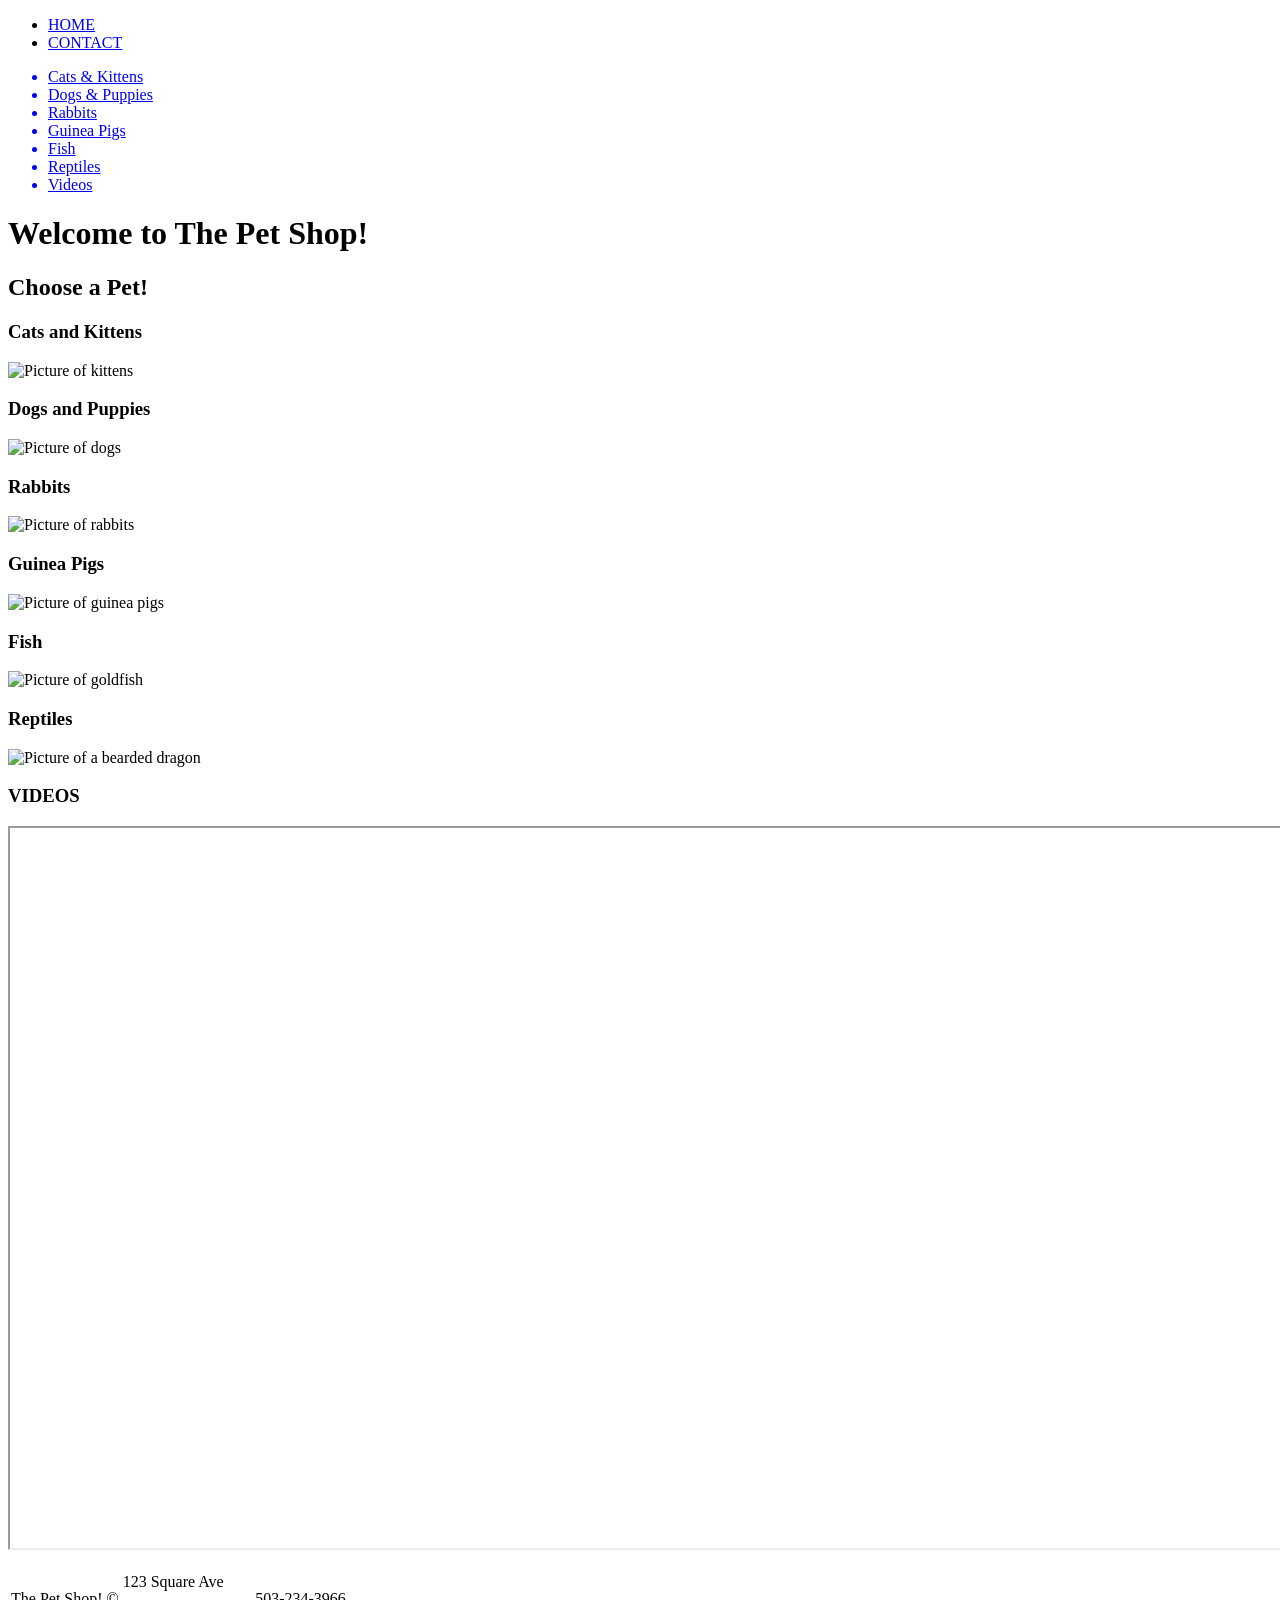
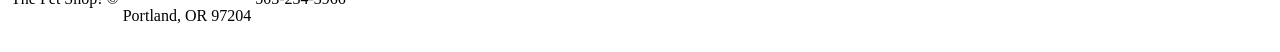
==== index.html @ 2c0ae1af "Add files via upload" ====
<!DOCTYPE html>
<html>
    <head>
        <title>The Pet Shop</title>
        <meta charset="UTF-8">
    </head>
    <body>
        <!--NAVBAR-->
        <nav>
            <ul>
                <li><a href="index.html">HOME</a></li>
                <li><a href="contact.html">CONTACT</a></li>
            </ul>
            <ul>
                <a href="#cat"><li>Cats & Kittens</li></a>
                <a href="#dog"><li>Dogs & Puppies</li></a>
                <a href="#rabbit"><li>Rabbits</li></a>
                <a href="#guineapig"><li>Guinea Pigs</li></a>
                <a href="#fish"><li>Fish</li></a>
                <a href="#reptile"><li>Reptiles</li></a>
                <a href="#video"><li>Videos</li></a>
            </ul>
        </nav>
        <!--HEADER--> 
        <header>
            <div>
                <h1>Welcome to The Pet Shop!</h1>
            </div>
        </header> 
        <!--PET IMAGES-->
        <section>
            <div>
                <h2>Choose a Pet!</h2>
                <div>
                    <!--CAT IMAGE-->
                    <div id="cat">
                        <h3>Cats and Kittens</h3>
                        <img src="images/cat.png" alt="Picture of kittens">
                    </div>
                    <!--DOG IMAGE-->
                    <div id="dog">
                        <h3>Dogs and Puppies</h3>
                        <img src="images/dog.png" alt="Picture of dogs">
                    </div>
                    <!--RABBIT IMAGE-->
                    <div id="rabbit">
                        <h3>Rabbits</h3>
                        <img src="images/rabbits.png" alt="Picture of rabbits">
                    </div>
                    <!--GUINEA PIG IMAGE-->
                    <div id ="guineapig"> 
                        <h3>Guinea Pigs</h3>
                        <img src="images/guineapigs.png" alt="Picture of guinea pigs">
                    </div>
                    <!--FISH IMAGE-->
                    <div id="fish">
                        <h3>Fish</h3>
                        <img src="images/fish.png" alt="Picture of goldfish">
                    </div>
                    <!--REPTILE IMAGE-->
                    <div id="reptile">
                        <h3>Reptiles</h3>
                        <img src="images/beardedDragon.png" alt="Picture of a bearded dragon">
                    </div>
                </div>
            </div>
        </section>
        <!--VIDEOS-->
        <section>
            <!--DOG VIDEO-->
            <div id="video">
                <h3>VIDEOS</h3>
                <iframe width="1280" height="720>" src="https://www.youtube.com/embed?/ng58pNPDDW4"></iframe>
            </div>
        </section>
        <!--FOOTER--> 
        <footer>
            <table>
                <tr>
                    <td>
                        <p>The Pet Shop! &copy;</p>
                    </td>
                    <td>
                        <p>123 Square Ave</p>
                        <p>Portland, OR 97204</p>
                    </td>
                    <td>
                        <p>503-234-3966</p>
                    </td>
                </tr>
            </table>
        </footer>
    </body>
</html>
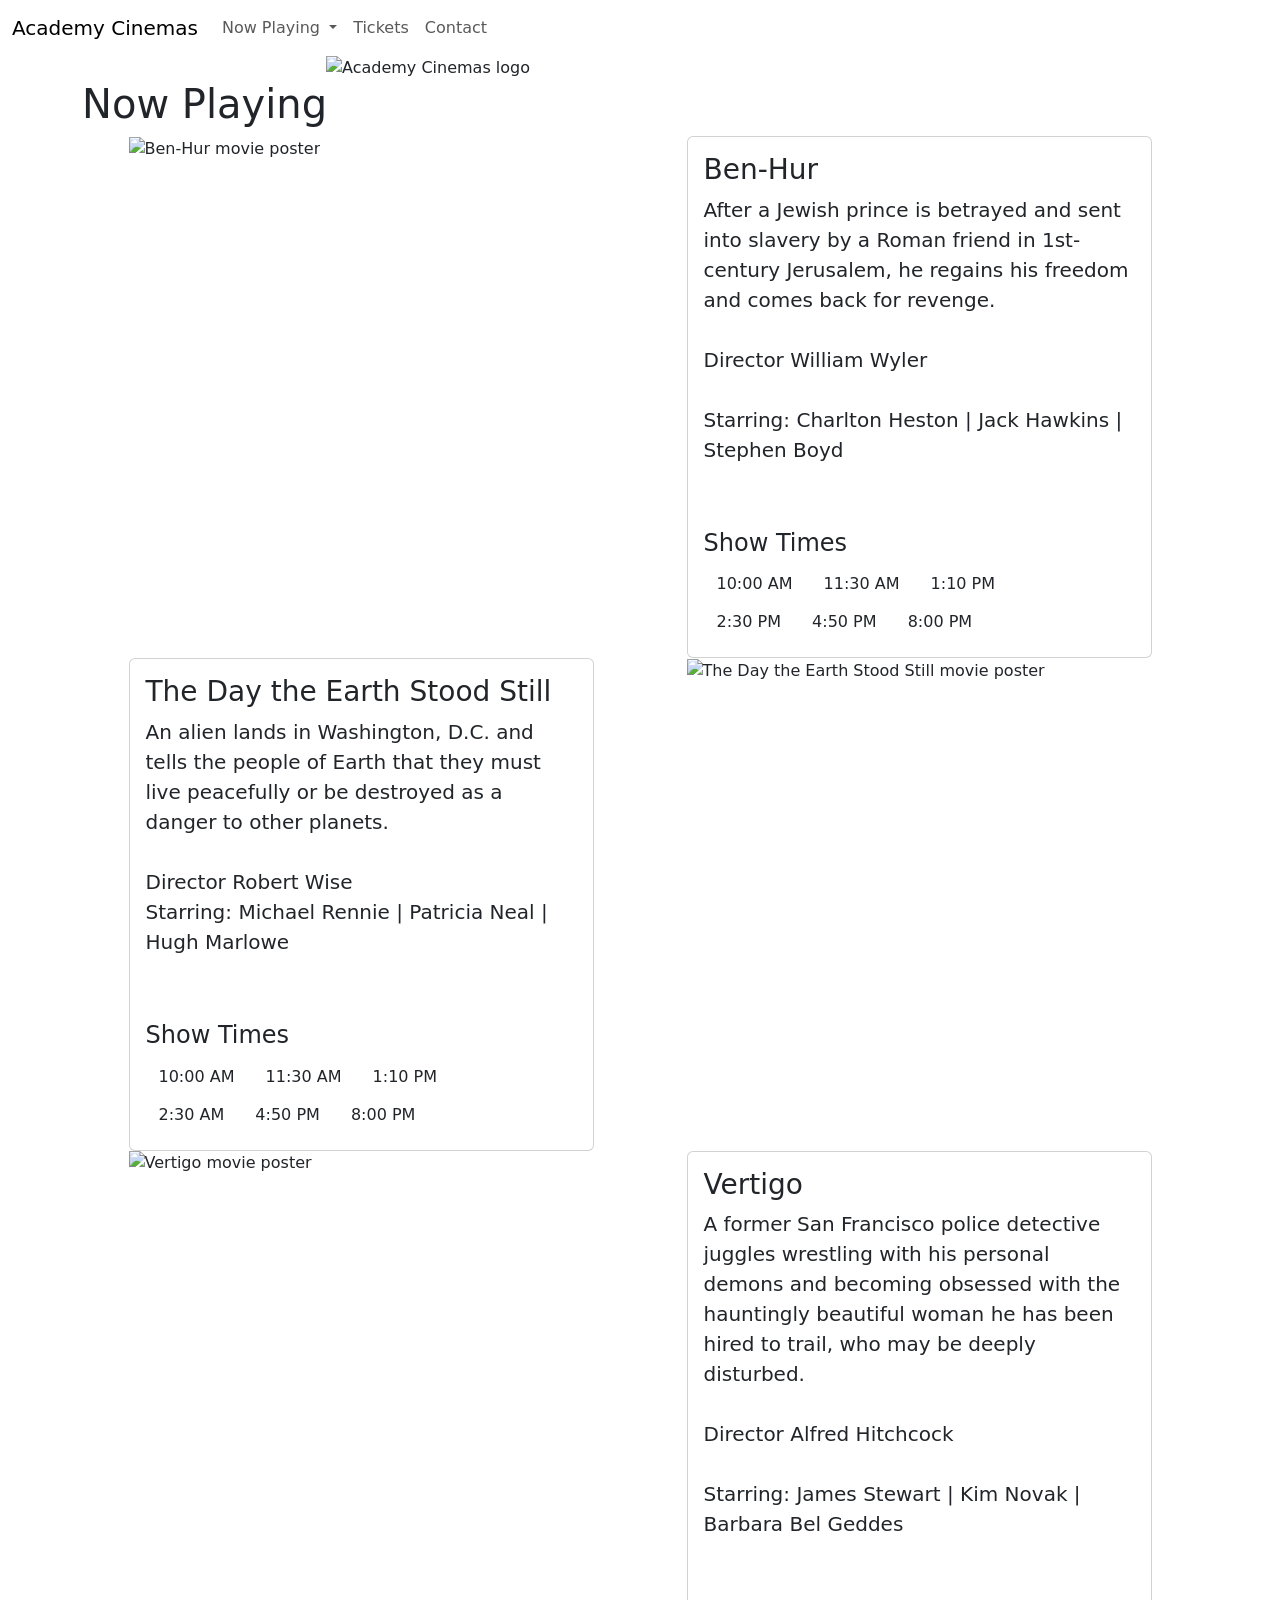
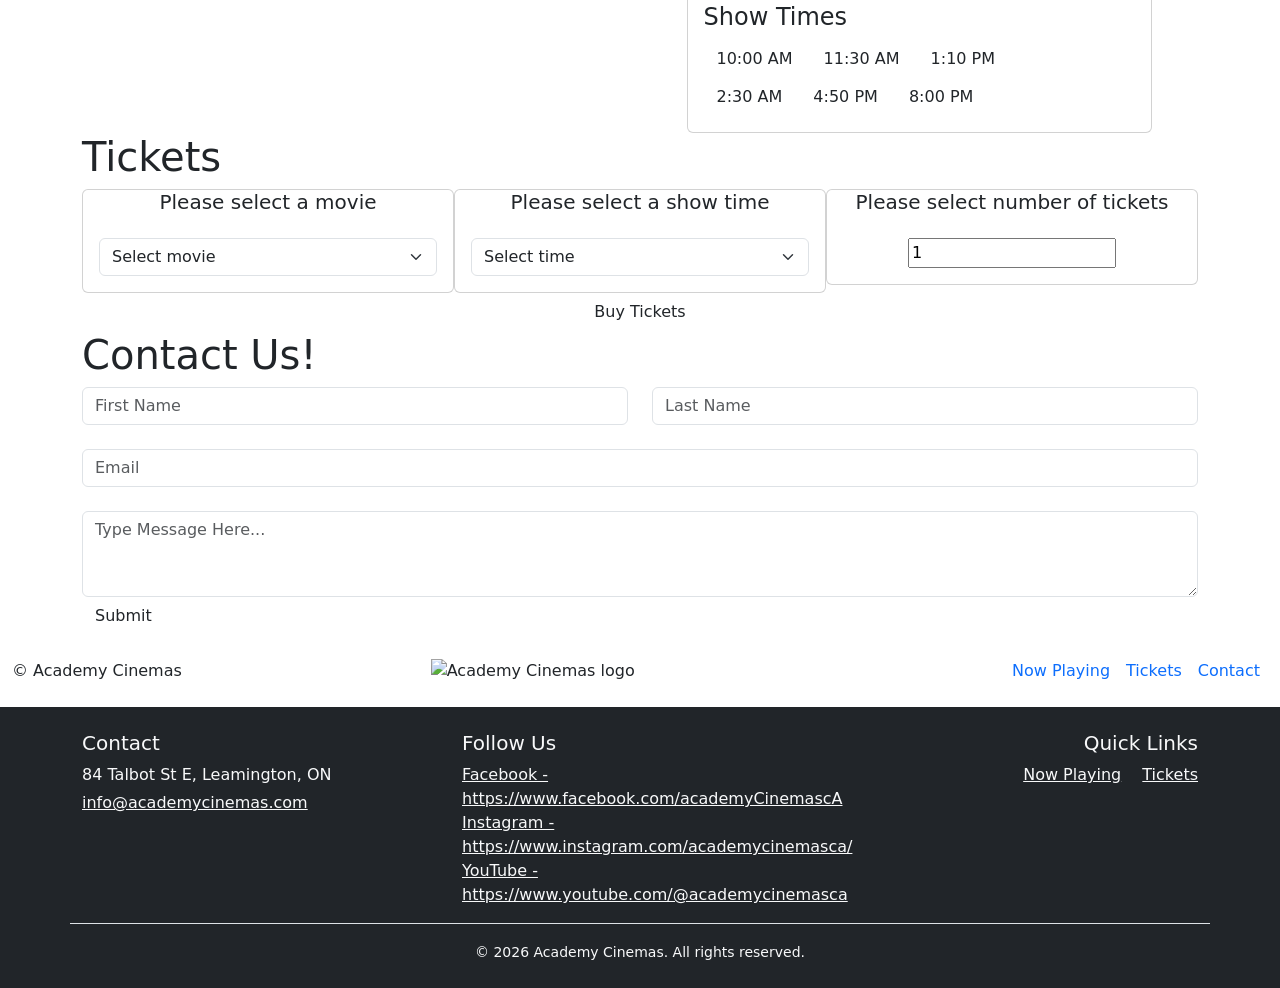
==== commit 78123a14: "Add files via upload Academy Cinemas" ====
--- a/index.html
+++ b/index.html
@@ -1,94 +1,302 @@
-<!DOCTYPE html>
-<html>
-    <head>
-        <title>The Pet Shop</title>
-        <meta charset="UTF-8">
-    </head>
-    <body>
-        <!--NAVBAR-->
-        <nav>
-            <ul>
-                <li><a href="index.html">HOME</a></li>
-                <li><a href="contact.html">CONTACT</a></li>
+<!doctype html>
+<html lang="en">
+
+<head>
+  <meta charset="utf-8">
+  <meta name="viewport" content="width=device-width, initial-scale=1">
+  <title>Academy Cinemas</title>
+  <!--BOOTSTRAP CSS-->
+  <link href="https://cdn.jsdelivr.net/npm/bootstrap@5.3.8/dist/css/bootstrap.min.css" rel="stylesheet"
+    integrity="sha384-sRIl4kxILFvY47J16cr9ZwB07vP4J8+LH7qKQnuqkuIAvNWLzeN8tE5YBujZqJLB" crossorigin="anonymous">
+  <!--CUSTOM CSS listed last to override Bootstrap CSS
+    based on levels of specificity-->
+  <link href="css/custom.css" rel="stylesheet">
+  <!--CUSTOM CSS for multiple screen sizes-->
+  <link href="css/custom-css-media.css" rel="stylesheet">
+</head>
+
+<body>
+  <!--BOOTSTRAP JAVASCRIPT-->
+  <script src="https://cdn.jsdelivr.net/npm/bootstrap@5.3.8/dist/js/bootstrap.bundle.min.js"
+    integrity="sha384-FKyoEForCGlyvwx9Hj09JcYn3nv7wiPVlz7YYwJrWVcXK/BmnVDxM+D2scQbITxI"
+    crossorigin="anonymous"></script>
+  <!--NAVBAR-->
+  <nav class="navbar navbar-expand-lg sticky-top">
+    <div class="container-fluid">
+      <a class="navbar-brand" href="#">Academy Cinemas</a>
+      <button class="navbar-toggler" type="button" data-bs-toggle="collapse" data-bs-target="#navbarNavDropdown"
+        aria-controls="navbarNavDropdown" aria-expanded="false" aria-label="Toggle navigation">
+        <span class="navbar-toggler-icon"></span>
+      </button>
+      <div class="collapse navbar-collapse" id="navbarNavDropdown">
+        <ul class="navbar-nav">
+          <li class="nav-item dropdown">
+            <a class="nav-link dropdown-toggle" href="#" role="button" data-bs-toggle="dropdown" aria-expanded="false">
+              Now Playing
+            </a>
+            <ul class="dropdown-menu">
+              <li><a class="dropdown-item" href="#ben-hur">Ben Hur</a></li>
+              <li><a class="dropdown-item" href="#stood-still">The Day the Earth Stood Still</a></li>
+              <li><a class="dropdown-item" href="#vertigo">Vertigo</a></li>
             </ul>
-            <ul>
-                <a href="#cat"><li>Cats & Kittens</li></a>
-                <a href="#dog"><li>Dogs & Puppies</li></a>
-                <a href="#rabbit"><li>Rabbits</li></a>
-                <a href="#guineapig"><li>Guinea Pigs</li></a>
-                <a href="#fish"><li>Fish</li></a>
-                <a href="#reptile"><li>Reptiles</li></a>
-                <a href="#video"><li>Videos</li></a>
-            </ul>
-        </nav>
-        <!--HEADER--> 
-        <header>
-            <div>
-                <h1>Welcome to The Pet Shop!</h1>
-            </div>
-        </header> 
-        <!--PET IMAGES-->
-        <section>
-            <div>
-                <h2>Choose a Pet!</h2>
-                <div>
-                    <!--CAT IMAGE-->
-                    <div id="cat">
-                        <h3>Cats and Kittens</h3>
-                        <img src="images/cat.png" alt="Picture of kittens">
-                    </div>
-                    <!--DOG IMAGE-->
-                    <div id="dog">
-                        <h3>Dogs and Puppies</h3>
-                        <img src="images/dog.png" alt="Picture of dogs">
-                    </div>
-                    <!--RABBIT IMAGE-->
-                    <div id="rabbit">
-                        <h3>Rabbits</h3>
-                        <img src="images/rabbits.png" alt="Picture of rabbits">
-                    </div>
-                    <!--GUINEA PIG IMAGE-->
-                    <div id ="guineapig"> 
-                        <h3>Guinea Pigs</h3>
-                        <img src="images/guineapigs.png" alt="Picture of guinea pigs">
-                    </div>
-                    <!--FISH IMAGE-->
-                    <div id="fish">
-                        <h3>Fish</h3>
-                        <img src="images/fish.png" alt="Picture of goldfish">
-                    </div>
-                    <!--REPTILE IMAGE-->
-                    <div id="reptile">
-                        <h3>Reptiles</h3>
-                        <img src="images/beardedDragon.png" alt="Picture of a bearded dragon">
-                    </div>
-                </div>
-            </div>
-        </section>
-        <!--VIDEOS-->
-        <section>
-            <!--DOG VIDEO-->
-            <div id="video">
-                <h3>VIDEOS</h3>
-                <iframe width="1280" height="720>" src="https://www.youtube.com/embed?/ng58pNPDDW4"></iframe>
-            </div>
-        </section>
-        <!--FOOTER--> 
-        <footer>
-            <table>
-                <tr>
-                    <td>
-                        <p>The Pet Shop! &copy;</p>
-                    </td>
-                    <td>
-                        <p>123 Square Ave</p>
-                        <p>Portland, OR 97204</p>
-                    </td>
-                    <td>
-                        <p>503-234-3966</p>
-                    </td>
-                </tr>
-            </table>
-        </footer>
-    </body>
+          </li>
+          <li class="nav-item">
+            <a class="nav-link" href="#tickets">Tickets</a>
+          </li>
+          <li class="nav-item">
+            <a class="nav-link" href="#contact">Contact</a>
+          </li>
+        </ul>
+      </div>
+    </div>
+  </nav>
+  <!--LOGO-->
+  <header class="row justify-content-center">
+    <img src="images/logo.png" class="img-fluid col-lg-6" id="header-image" alt="Academy Cinemas logo">
+  </header>
+  <!--NOW PLAYING-->
+  <section>
+    <div class="container" id="now-playing">
+      <h1>Now Playing</h1>
+      <!--BEN HUR-->
+      <div class="d-flex flex-row flex-wrap spacer" id="ben-hur">
+        <div class="col-lg-5 mx-auto">
+          <img src="images/ben-hur.jpg" class="img-fluid" alt="Ben-Hur movie poster">
+        </div>
+        <div class="card col-lg-5 mx-auto">
+          <div class="card-body">
+            <h3 class="card-title">Ben-Hur</h3>
+            <!--BEN-HUR MOVIE DESCRIPTION-->
+            <p class="lead">
+              After a Jewish prince is betrayed and sent into slavery by a Roman friend in
+              1st-century Jerusalem, he regains his freedom and comes back for revenge.
+              <br>
+              <br>
+              <b>Director</b> William Wyler
+              <br>
+              <br>Starring:</b> Charlton Heston | Jack Hawkins | Stephen Boyd
+            </p>
+            <br>
+            <br>
+            <!--BEN-HUR SHOW TIMES-->
+            <h4 class="card-title">Show Times</h4>
+            <div class="row">
+              <div class="col">
+                <a class="btn" href="#tickets" role="button">10:00 AM</a>
+                <a class="btn" href="#tickets" role="button">11:30 AM</a>
+                <a class="btn" href="#tickets" role="button">1:10 PM</a>
+              </div>
+            </div>
+            <div class="row">
+              <div class="col">
+                <a class="btn" href="#tickets" role="button">2:30 PM</a>
+                <a class="btn" href="#tickets" role="button">4:50 PM</a>
+                <a class="btn" href="#tickets" role="button">8:00 PM</a>
+              </div>
+            </div>
+          </div>
+        </div>
+      </div>
+      <!--THE DAY THE EARTH STOOD STILL-->
+      <div class="d-flex flex-row flex-wrap-reverse spacer" id="stood-still">
+        <div class="card col-lg-5 mx-auto">
+          <div class="card-body">
+            <h3 class="card-title">The Day the Earth Stood Still</h3>
+            <!--THE DAY THE EARTH STOOD STILL MOVIE DESCRIPTION-->
+            <p class="lead">
+              An alien lands in Washington, D.C. and tells the people of Earth that they must
+              live peacefully or be destroyed as a danger to other planets.
+              <br>
+              <br>
+              <b>Director</b> Robert Wise
+              <br>
+              <b>Starring:</b> Michael Rennie | Patricia Neal | Hugh Marlowe
+            </p>
+            <br>
+            <br>
+            <!--THE DAY THE EARTH STOOD STILL SHOW TIMES-->
+            <h4 class="card-title">Show Times</h4>
+            <div class="row">
+              <div class="col">
+                <a class="btn" href="#tickets" role="button">10:00 AM</a>
+                <a class="btn" href="#tickets" role="button">11:30 AM</a>
+                <a class="btn" href="#tickets" role="button">1:10 PM</a>
+              </div>
+            </div>
+            <div class="row">
+              <div class="col">
+                <a class="btn" href="#tickets" role="button">2:30 AM</a>
+                <a class="btn" href="#tickets" role="button">4:50 PM</a>
+                <a class="btn" href="#tickets" role="button">8:00 PM</a>
+              </div>
+            </div>
+          </div>
+        </div>
+        <div class="col-lg-5 mx-auto">
+          <img src="images/earth-stood-still.jpg" class="img-fluid" alt="The Day the Earth Stood Still movie poster">
+        </div>
+      </div>
+      <!--VERTIGO-->
+      <div class="d-flex flex-row flex-wrap spacer" id="vertigo">
+        <div class="col-lg-5 mx-auto">
+          <img src="images/vertigo.jpg" class="img-fluid" alt="Vertigo movie poster">
+        </div>
+        <div class="card col-lg-5 mx-auto">
+          <div class="card-body">
+            <h3 class="card-title">Vertigo</h3>
+            <!--VERTIGO MOVIE DESCRIPTION-->
+            <p class="lead">
+              A former San Francisco police detective juggles wrestling with
+              his personal demons and becoming obsessed with the hauntingly
+              beautiful woman he has been hired to trail, who may be deeply disturbed.
+              <br>
+              <br>
+              <b>Director</b> Alfred Hitchcock
+              <br>
+              <br>Starring:</b> James Stewart | Kim Novak | Barbara Bel Geddes
+            </p>
+            <br>
+            <br>
+            <!--VERTIGO SHOW TIMES-->
+            <h4 class="card-title">Show Times</h4>
+            <div class="row">
+              <div class="col">
+                <a class="btn" href="#tickets" role="button">10:00 AM</a>
+                <a class="btn" href="#tickets" role="button">11:30 AM</a>
+                <a class="btn" href="#tickets" role="button">1:10 PM</a>
+              </div>
+            </div>
+            <div class="row">
+              <div class="col">
+                <a class="btn" href="#tickets" role="button">2:30 AM</a>
+                <a class="btn" href="#tickets" role="button">4:50 PM</a>
+                <a class="btn" href="#tickets" role="button">8:00 PM</a>
+              </div>
+            </div>
+          </div>
+        </div>
+      </div>
+    </div>
+  </section>
+  <!--TICKETS-->
+  <section>
+    <div class="container spacer" id="tickets">
+      <h1>Tickets</h1>
+      <div class="d-flex flex-row flex-wrap">
+        <!--MOVIE SELECTION-->
+        <div class="col">
+          <div class="card text-center">
+            <h5 class="card-title">Please select a movie</h5>
+            <div class="card-body">
+              <select class="form-select" aria-label="Movie title selection">
+                <option selected>Select movie</option>
+                <option value="1">Ben-Hur</option>
+                <option value="2">The Day the Earth Stood Still</option>
+                <option value="3">Vertigo</option>
+              </select>
+            </div>
+          </div>
+        </div>
+        <!--TIME SELECTION-->
+        <div class="col">
+          <div class="card text-center">
+            <h5 class="card-title">Please select a show time</h5>
+            <div class="card-body">
+              <select class="form-select" aria-label="Show time selection">
+                <option selected>Select time</option>
+                <option value="1">10:00 AM</option>
+                <option value="2">11:30 AM</option>
+                <option value="3">1:10 PM</option>
+                <option value="4">2:30 PM</option>
+                <option value="5">4:50 PM</option>
+                <option value="6">8:00 PM</option>
+              </select>
+            </div>
+          </div>
+        </div>
+        <!--NUMBER OF TICKETS-->
+        <div class="col">
+          <div class="card text-center">
+            <h5 class="card-title">Please select number of tickets</h5>
+            <div class="card-body">
+              <input type="number" id="quantity" value="1" step="3">
+            </div>
+          </div>
+        </div>
+      </div>
+      <!--BUY TICKETS BUTTON-->
+      <div class="row justify-content-center">
+        <div class="col-auto">
+          <button type="submit" class="btn yellow-btn">Buy Tickets</button>
+        </div>
+      </div>
+    </div>
+  </section>
+  <!--CONTACT FORM-->
+  <section>
+    <div class="container" id="contact">
+      <h1>Contact Us!</h1>
+      <div class="row gy-4">
+        <div class="col">
+          <input type="text" class="form-control" placeholder="First Name">
+        </div>
+        <div class="col">
+          <input type="text" class="form-control" placeholder="Last Name">
+        </div>
+        <div>
+          <input type="email" class="form-control" placeholder="Email">
+        </div>
+        <div>
+          <textarea class="form-control" rows="3" placeholder="Type Message Here..."></textarea>
+          <button type="submit" class="btn yellow-btn" id="contact-submit">Submit</button>
+        </div>
+      </div>
+    </div>
+  </section>
+  <!--FOOTER---->
+  <section>
+    <div class="container-fluid">
+      <footer class="d-flex flex-wrap justify-content-center align-items-center py-3">
+        <p class="col-md-4 mb-0 footer-text">&copy; Academy Cinemas</p>
+
+        <img src="images/logo.png" class="col-md-4 footer-img" alt="Academy Cinemas logo">
+
+        <ul class="nav col-md-4 justify-content-end">
+          <li class="nav-item"><a href="#now-playing" class="nav-link px-2 footer-text">Now Playing</a></li>
+          <li class="nav-item"><a href="#tickets" class="nav-link px-2 footer-text">Tickets</a></li>
+          <li class="nav-item"><a href="#contact" class="nav-link px-2 footer-text">Contact</a></li>
+        </ul>
+      </footer>
+    </div>
+  </section>
+  <footer class="bg-dark text-light py-4">
+  <div class="container">
+    <div class="row gy-3">
+      <div class="col-12 col-md-4">
+        <h5>Contact</h5>
+        <p class="mb-1">84 Talbot St E, Leamington, ON</p>
+        <a class="link-light" href="mailto:info@imagine.com">info@academycinemas.com</a>
+      </div>
+
+      <div class="col-12 col-md-4">
+        <h5>Follow Us</h5>
+        <a class="link-light me-3" href="#">Facebook - https://www.facebook.com/academyCinemascA</a>
+        <a class="link-light me-3" href="#">Instagram - https://www.instagram.com/academycinemasca/</a>
+        <a class="link-light" href="#">YouTube - https://www.youtube.com/@academycinemasca</a>
+      </div>
+
+      <div class="col-12 col-md-4 text-md-end">
+        <h5>Quick Links</h5>
+        <a class="link-light me-3" href="#now-playing">Now Playing</a>
+        <a class="link-light" href="#tickets">Tickets</a>
+      </div>
+
+      <div class="col-12 text-center border-top pt-3">
+        <small>&copy; 2026 Academy Cinemas. All rights reserved.</small>
+      </div>
+    </div>
+  </div>
+</footer>
+</body>
+
 </html>
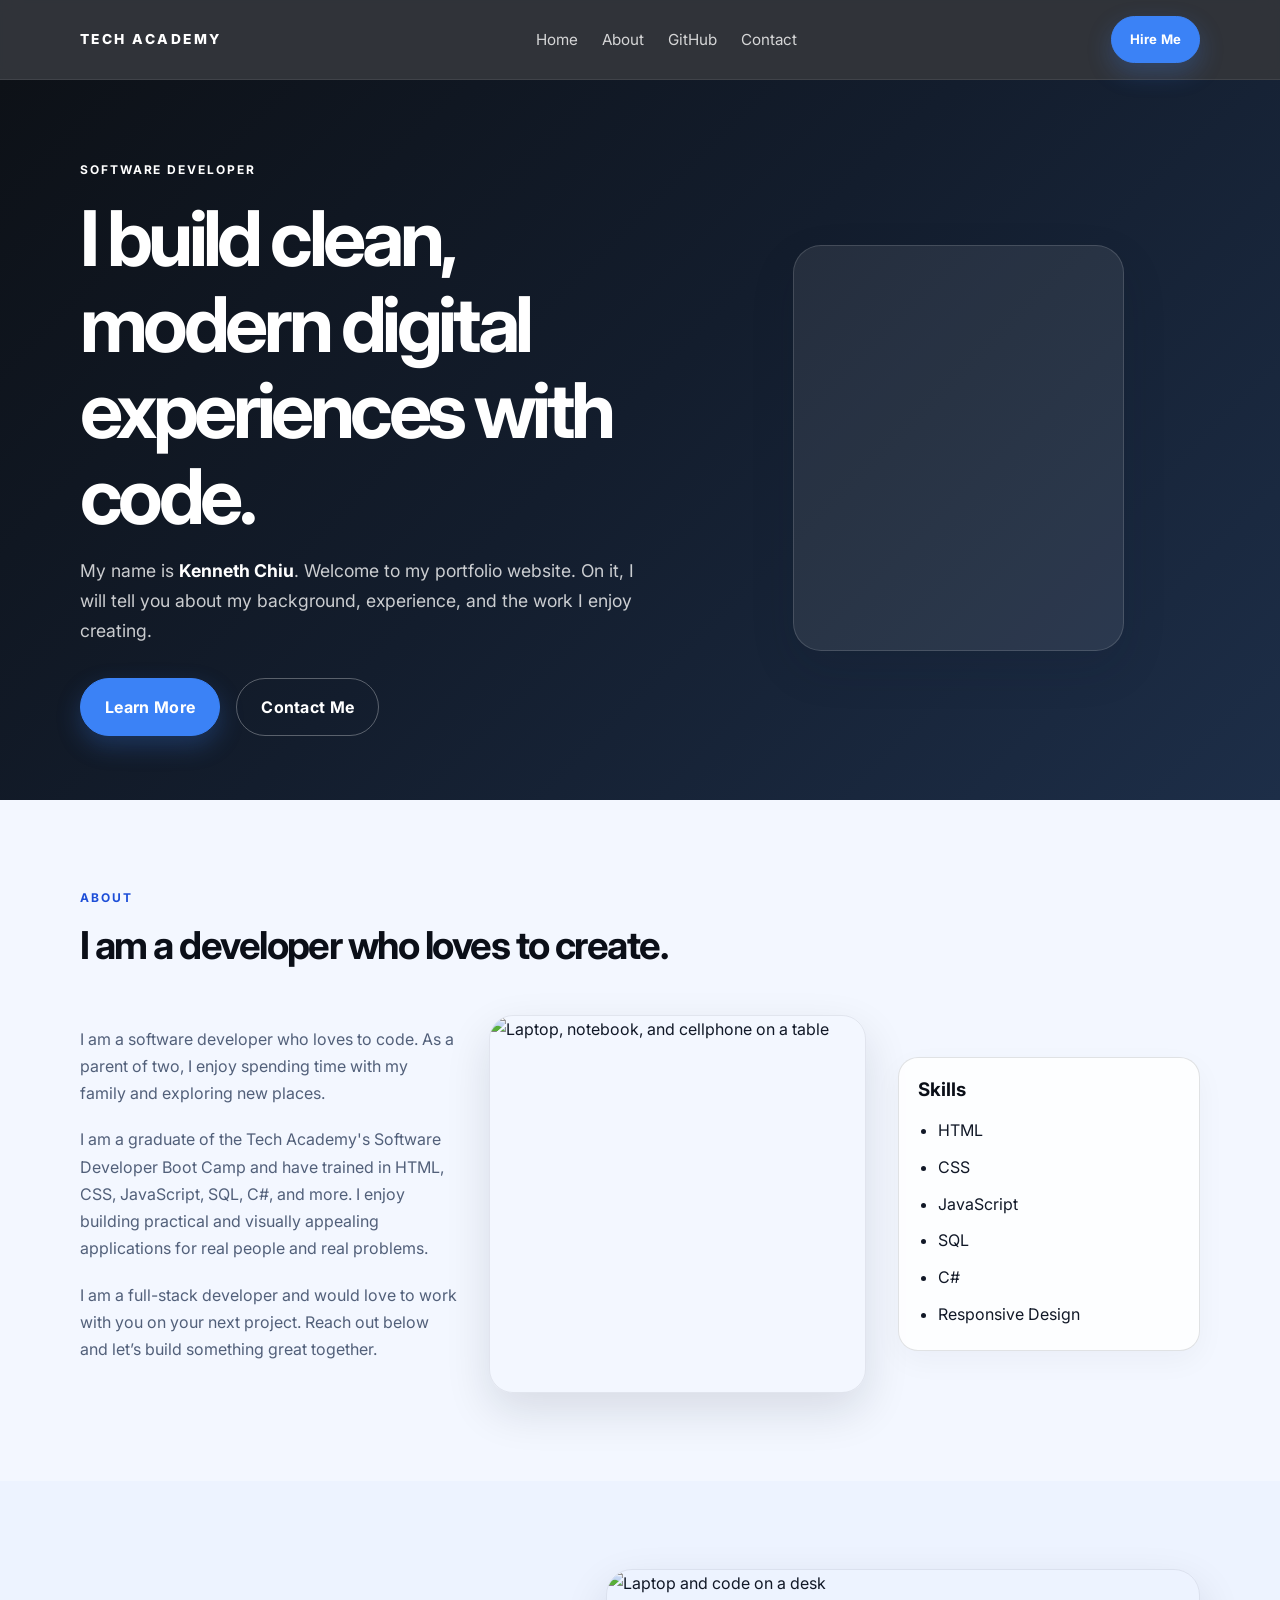
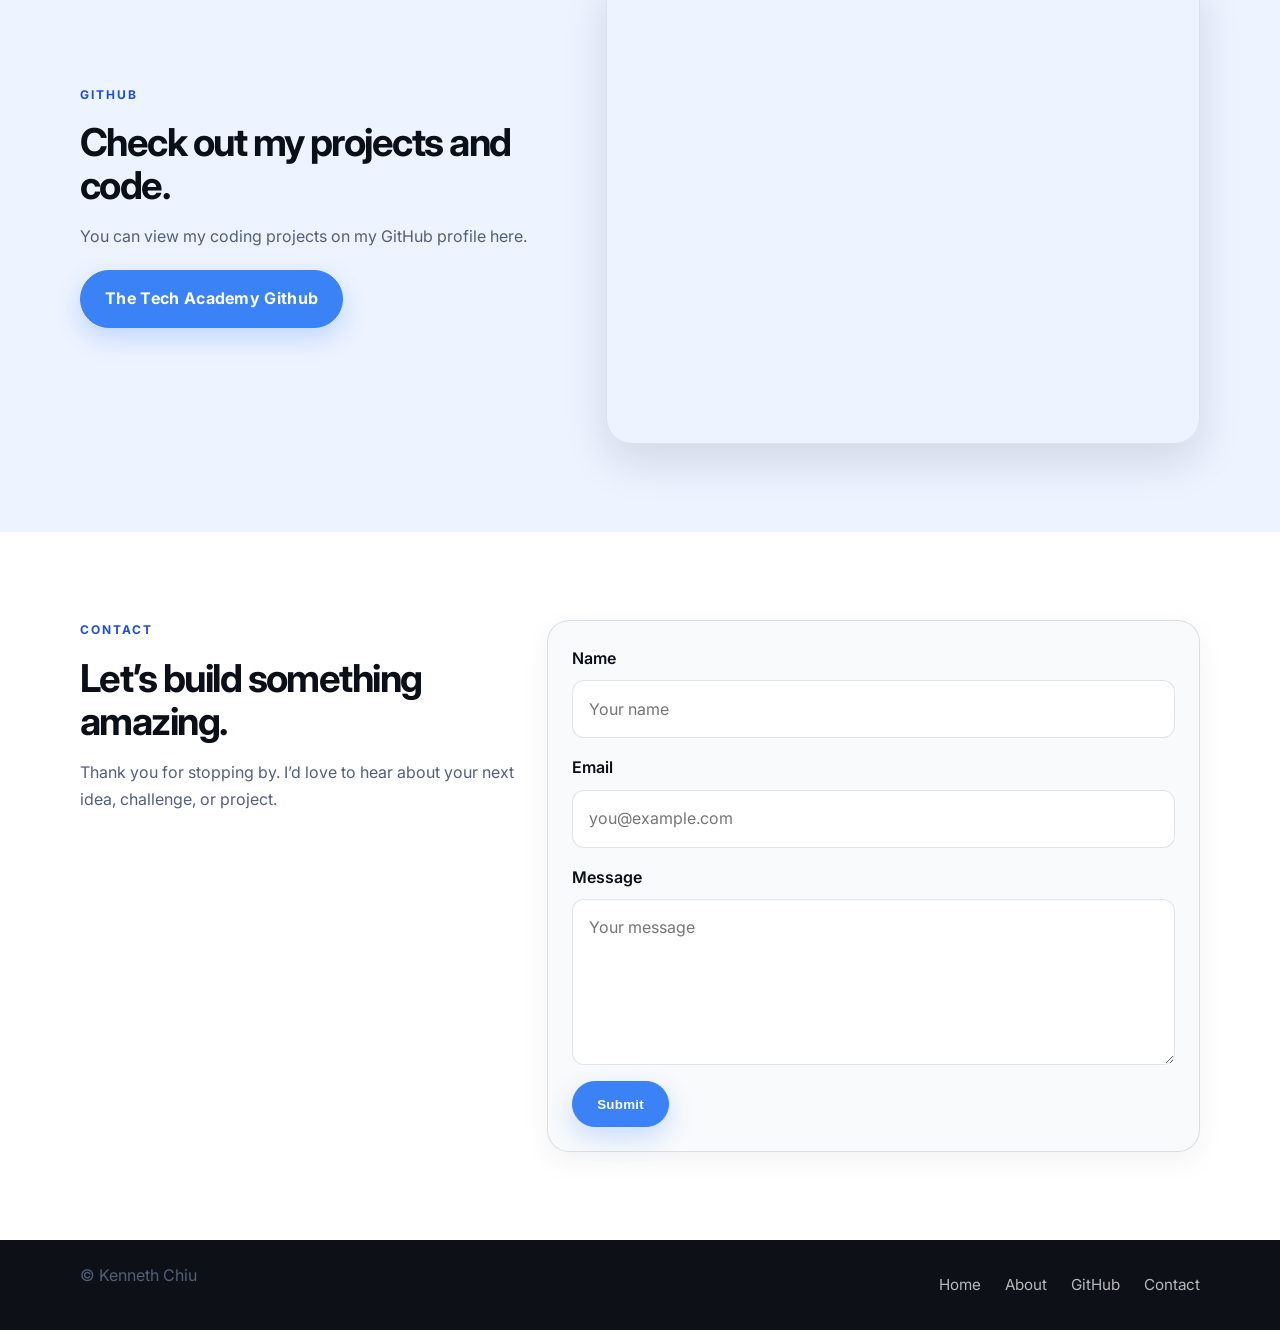
==== commit 01db742c: "Add files via upload" ====
--- a/index.html
+++ b/index.html
@@ -1,302 +1,187 @@
-<!doctype html>
+<!DOCTYPE html>
 <html lang="en">
+  <head>
+    <meta charset="UTF-8" />
+    <meta name="viewport" content="width=device-width, initial-scale=1.0" />
+    <title> Tech Academy | Portfolio</title>
+    <meta
+      name="description"
+      content="Portfolio website template for a software developer, designer, or creative professional."
+    />
+    <link rel="preconnect" href="https://fonts.googleapis.com" />
+    <link rel="preconnect" href="https://fonts.gstatic.com" crossorigin />
+    <link
+      href="https://fonts.googleapis.com/css2?family=Inter:wght@400;500;600;700;800;900&display=swap"
+      rel="stylesheet"
+    />
+    <link rel="stylesheet" href="styles.css" />
+  </head>
+  <body>
+    <header class="site-header">
+      <div class="container nav-wrap">
+        <a href="#home" class="brand">TECH ACADEMY</a>
+        <nav class="site-nav" aria-label="Main navigation">
+          <a href="#home">Home</a>
+          <a href="#about">About</a>
+          <a href="#github">GitHub</a>
+          <a href="#contact">Contact</a>
+        </nav>
+        <a href="#contact" class="btn btn-small">Hire Me</a>
+      </div>
+    </header>
 
-<head>
-  <meta charset="utf-8">
-  <meta name="viewport" content="width=device-width, initial-scale=1">
-  <title>Academy Cinemas</title>
-  <!--BOOTSTRAP CSS-->
-  <link href="https://cdn.jsdelivr.net/npm/bootstrap@5.3.8/dist/css/bootstrap.min.css" rel="stylesheet"
-    integrity="sha384-sRIl4kxILFvY47J16cr9ZwB07vP4J8+LH7qKQnuqkuIAvNWLzeN8tE5YBujZqJLB" crossorigin="anonymous">
-  <!--CUSTOM CSS listed last to override Bootstrap CSS
-    based on levels of specificity-->
-  <link href="css/custom.css" rel="stylesheet">
-  <!--CUSTOM CSS for multiple screen sizes-->
-  <link href="css/custom-css-media.css" rel="stylesheet">
-</head>
+    <main>
+      <section id="home" class="hero">
+        <div class="container hero-grid">
+          <div class="hero-copy">
+            <p class="eyebrow">Software Developer</p>
+            <h1>I build clean, modern digital experiences with code.</h1>
+            <p class="lead">
+              My name is <strong>Kenneth Chiu</strong>. Welcome to my portfolio website.
+              On it, I will tell you about my background, experience, and the work I
+              enjoy creating.
+            </p>
+            <div class="hero-actions">
+              <a href="#about" class="btn">Learn More</a>
+              <a href="#contact" class="btn btn-secondary">Contact Me</a>
+            </div>
+          </div>
 
-<body>
-  <!--BOOTSTRAP JAVASCRIPT-->
-  <script src="https://cdn.jsdelivr.net/npm/bootstrap@5.3.8/dist/js/bootstrap.bundle.min.js"
-    integrity="sha384-FKyoEForCGlyvwx9Hj09JcYn3nv7wiPVlz7YYwJrWVcXK/BmnVDxM+D2scQbITxI"
-    crossorigin="anonymous"></script>
-  <!--NAVBAR-->
-  <nav class="navbar navbar-expand-lg sticky-top">
-    <div class="container-fluid">
-      <a class="navbar-brand" href="#">Academy Cinemas</a>
-      <button class="navbar-toggler" type="button" data-bs-toggle="collapse" data-bs-target="#navbarNavDropdown"
-        aria-controls="navbarNavDropdown" aria-expanded="false" aria-label="Toggle navigation">
-        <span class="navbar-toggler-icon"></span>
-      </button>
-      <div class="collapse navbar-collapse" id="navbarNavDropdown">
-        <ul class="navbar-nav">
-          <li class="nav-item dropdown">
-            <a class="nav-link dropdown-toggle" href="#" role="button" data-bs-toggle="dropdown" aria-expanded="false">
-              Now Playing
-            </a>
-            <ul class="dropdown-menu">
-              <li><a class="dropdown-item" href="#ben-hur">Ben Hur</a></li>
-              <li><a class="dropdown-item" href="#stood-still">The Day the Earth Stood Still</a></li>
-              <li><a class="dropdown-item" href="#vertigo">Vertigo</a></li>
-            </ul>
-          </li>
-          <li class="nav-item">
-            <a class="nav-link" href="#tickets">Tickets</a>
-          </li>
-          <li class="nav-item">
-            <a class="nav-link" href="#contact">Contact</a>
-          </li>
-        </ul>
-      </div>
-    </div>
-  </nav>
-  <!--LOGO-->
-  <header class="row justify-content-center">
-    <img src="images/logo.png" class="img-fluid col-lg-6" id="header-image" alt="Academy Cinemas logo">
-  </header>
-  <!--NOW PLAYING-->
-  <section>
-    <div class="container" id="now-playing">
-      <h1>Now Playing</h1>
-      <!--BEN HUR-->
-      <div class="d-flex flex-row flex-wrap spacer" id="ben-hur">
-        <div class="col-lg-5 mx-auto">
-          <img src="images/ben-hur.jpg" class="img-fluid" alt="Ben-Hur movie poster">
-        </div>
-        <div class="card col-lg-5 mx-auto">
-          <div class="card-body">
-            <h3 class="card-title">Ben-Hur</h3>
-            <!--BEN-HUR MOVIE DESCRIPTION-->
-            <p class="lead">
-              After a Jewish prince is betrayed and sent into slavery by a Roman friend in
-              1st-century Jerusalem, he regains his freedom and comes back for revenge.
-              <br>
-              <br>
-              <b>Director</b> William Wyler
-              <br>
-              <br>Starring:</b> Charlton Heston | Jack Hawkins | Stephen Boyd
-            </p>
-            <br>
-            <br>
-            <!--BEN-HUR SHOW TIMES-->
-            <h4 class="card-title">Show Times</h4>
-            <div class="row">
-              <div class="col">
-                <a class="btn" href="#tickets" role="button">10:00 AM</a>
-                <a class="btn" href="#tickets" role="button">11:30 AM</a>
-                <a class="btn" href="#tickets" role="button">1:10 PM</a>
-              </div>
-            </div>
-            <div class="row">
-              <div class="col">
-                <a class="btn" href="#tickets" role="button">2:30 PM</a>
-                <a class="btn" href="#tickets" role="button">4:50 PM</a>
-                <a class="btn" href="#tickets" role="button">8:00 PM</a>
-              </div>
+          <div class="hero-visual">
+            <div class="image-card">
+              <video
+                class="hero-video"
+                autoplay
+                muted
+                loop
+                playsinline
+                poster="https://images.unsplash.com/photo-1522202176988-66273c2fd55f?auto=format&fit=crop&w=900&q=80"
+              >
+                <source src="./Typingmp4.mp4" type="video/mp4" />
+              </video>
             </div>
           </div>
         </div>
-      </div>
-      <!--THE DAY THE EARTH STOOD STILL-->
-      <div class="d-flex flex-row flex-wrap-reverse spacer" id="stood-still">
-        <div class="card col-lg-5 mx-auto">
-          <div class="card-body">
-            <h3 class="card-title">The Day the Earth Stood Still</h3>
-            <!--THE DAY THE EARTH STOOD STILL MOVIE DESCRIPTION-->
-            <p class="lead">
-              An alien lands in Washington, D.C. and tells the people of Earth that they must
-              live peacefully or be destroyed as a danger to other planets.
-              <br>
-              <br>
-              <b>Director</b> Robert Wise
-              <br>
-              <b>Starring:</b> Michael Rennie | Patricia Neal | Hugh Marlowe
+      </section>
+
+      <section id="about" class="about section">
+        <div class="container about-grid">
+          <div class="section-heading">
+            <p class="eyebrow dark">About</p>
+            <h2>I am a developer who loves to create.</h2>
+          </div>
+
+          <div class="about-copy">
+            <p>
+              I am a software developer who loves to code. As a parent of two, I enjoy
+              spending time with my family and exploring new places.
             </p>
-            <br>
-            <br>
-            <!--THE DAY THE EARTH STOOD STILL SHOW TIMES-->
-            <h4 class="card-title">Show Times</h4>
-            <div class="row">
-              <div class="col">
-                <a class="btn" href="#tickets" role="button">10:00 AM</a>
-                <a class="btn" href="#tickets" role="button">11:30 AM</a>
-                <a class="btn" href="#tickets" role="button">1:10 PM</a>
-              </div>
-            </div>
-            <div class="row">
-              <div class="col">
-                <a class="btn" href="#tickets" role="button">2:30 AM</a>
-                <a class="btn" href="#tickets" role="button">4:50 PM</a>
-                <a class="btn" href="#tickets" role="button">8:00 PM</a>
-              </div>
+            <p>
+              I am a graduate of the Tech Academy's Software Developer Boot Camp and have trained in HTML, CSS,
+              JavaScript, SQL, C#, and more. I enjoy building practical and visually
+              appealing applications for real people and real problems.
+            </p>
+            <p>
+              I am a full-stack developer and would love to work with you on your next
+              project. Reach out below and let’s build something great together.
+            </p>
+          </div>
+
+          <div class="about-visual">
+            <div class="about-image-card">
+              <img
+                src="https://images.unsplash.com/photo-1497366754035-f200968a6e72?auto=format&fit=crop&w=900&q=80"
+                alt="Laptop, notebook, and cellphone on a table"
+              />
             </div>
           </div>
-        </div>
-        <div class="col-lg-5 mx-auto">
-          <img src="images/earth-stood-still.jpg" class="img-fluid" alt="The Day the Earth Stood Still movie poster">
-        </div>
-      </div>
-      <!--VERTIGO-->
-      <div class="d-flex flex-row flex-wrap spacer" id="vertigo">
-        <div class="col-lg-5 mx-auto">
-          <img src="images/vertigo.jpg" class="img-fluid" alt="Vertigo movie poster">
-        </div>
-        <div class="card col-lg-5 mx-auto">
-          <div class="card-body">
-            <h3 class="card-title">Vertigo</h3>
-            <!--VERTIGO MOVIE DESCRIPTION-->
-            <p class="lead">
-              A former San Francisco police detective juggles wrestling with
-              his personal demons and becoming obsessed with the hauntingly
-              beautiful woman he has been hired to trail, who may be deeply disturbed.
-              <br>
-              <br>
-              <b>Director</b> Alfred Hitchcock
-              <br>
-              <br>Starring:</b> James Stewart | Kim Novak | Barbara Bel Geddes
-            </p>
-            <br>
-            <br>
-            <!--VERTIGO SHOW TIMES-->
-            <h4 class="card-title">Show Times</h4>
-            <div class="row">
-              <div class="col">
-                <a class="btn" href="#tickets" role="button">10:00 AM</a>
-                <a class="btn" href="#tickets" role="button">11:30 AM</a>
-                <a class="btn" href="#tickets" role="button">1:10 PM</a>
-              </div>
-            </div>
-            <div class="row">
-              <div class="col">
-                <a class="btn" href="#tickets" role="button">2:30 AM</a>
-                <a class="btn" href="#tickets" role="button">4:50 PM</a>
-                <a class="btn" href="#tickets" role="button">8:00 PM</a>
-              </div>
-            </div>
+
+          <div class="skills-panel">
+            <h3>Skills</h3>
+            <ul class="skills-list">
+              <li>HTML</li>
+              <li>CSS</li>
+              <li>JavaScript</li>
+              <li>SQL</li>
+              <li>C#</li>
+              <li>Responsive Design</li>
+            </ul>
           </div>
         </div>
-      </div>
-    </div>
-  </section>
-  <!--TICKETS-->
-  <section>
-    <div class="container spacer" id="tickets">
-      <h1>Tickets</h1>
-      <div class="d-flex flex-row flex-wrap">
-        <!--MOVIE SELECTION-->
-        <div class="col">
-          <div class="card text-center">
-            <h5 class="card-title">Please select a movie</h5>
-            <div class="card-body">
-              <select class="form-select" aria-label="Movie title selection">
-                <option selected>Select movie</option>
-                <option value="1">Ben-Hur</option>
-                <option value="2">The Day the Earth Stood Still</option>
-                <option value="3">Vertigo</option>
-              </select>
-            </div>
+      </section>
+
+      <section id="github" class="github section">
+        <div class="container github-wrap">
+          <div class="github-copy">
+            <p class="eyebrow dark">GitHub</p>
+            <h2>Check out my projects and code.</h2>
+            <p>
+              You can view my coding projects on my GitHub profile here.
+            </p>
+            <a
+              class="btn"
+              href="https://github.com/the-tech-academy"
+              target="_blank"
+              rel="noreferrer"
+            >
+              The Tech Academy Github
+            </a>
+          </div>
+
+          <div class="github-card">
+            <img
+              src="https://images.unsplash.com/photo-1516321318423-f06f85e504b3?auto=format&fit=crop&w=900&q=80"
+              alt="Laptop and code on a desk"
+            />
           </div>
         </div>
-        <!--TIME SELECTION-->
-        <div class="col">
-          <div class="card text-center">
-            <h5 class="card-title">Please select a show time</h5>
-            <div class="card-body">
-              <select class="form-select" aria-label="Show time selection">
-                <option selected>Select time</option>
-                <option value="1">10:00 AM</option>
-                <option value="2">11:30 AM</option>
-                <option value="3">1:10 PM</option>
-                <option value="4">2:30 PM</option>
-                <option value="5">4:50 PM</option>
-                <option value="6">8:00 PM</option>
-              </select>
+      </section>
+
+      <section id="contact" class="contact section">
+        <div class="container contact-wrap">
+          <div class="contact-copy">
+            <p class="eyebrow dark">Contact</p>
+            <h2>Let’s build something amazing.</h2>
+            <p>
+              Thank you for stopping by. I’d love to hear about your next idea,
+              challenge, or project.
+            </p>
+          </div>
+
+          <form class="contact-form">
+            <div class="field-row">
+              <label for="name">Name</label>
+              <input id="name" type="text" name="name" placeholder="Your name" />
             </div>
-          </div>
+
+            <div class="field-row">
+              <label for="email">Email</label>
+              <input id="email" type="email" name="email" placeholder="you@example.com" />
+            </div>
+
+            <div class="field-row">
+              <label for="message">Message</label>
+              <textarea id="message" name="message" rows="5" placeholder="Your message"></textarea>
+            </div>
+
+            <button type="submit" class="btn">Submit</button>
+          </form>
         </div>
-        <!--NUMBER OF TICKETS-->
-        <div class="col">
-          <div class="card text-center">
-            <h5 class="card-title">Please select number of tickets</h5>
-            <div class="card-body">
-              <input type="number" id="quantity" value="1" step="3">
-            </div>
-          </div>
-        </div>
+      </section>
+    </main>
+
+    <footer class="site-footer">
+      <div class="container footer-wrap">
+        <p>© <span id="year"></span> Kenneth Chiu</p>
+        <nav class="footer-nav" aria-label="Footer navigation">
+          <a href="#home">Home</a>
+          <a href="#about">About</a>
+          <a href="#github">GitHub</a>
+          <a href="#contact">Contact</a>
+        </nav>
       </div>
-      <!--BUY TICKETS BUTTON-->
-      <div class="row justify-content-center">
-        <div class="col-auto">
-          <button type="submit" class="btn yellow-btn">Buy Tickets</button>
-        </div>
-      </div>
-    </div>
-  </section>
-  <!--CONTACT FORM-->
-  <section>
-    <div class="container" id="contact">
-      <h1>Contact Us!</h1>
-      <div class="row gy-4">
-        <div class="col">
-          <input type="text" class="form-control" placeholder="First Name">
-        </div>
-        <div class="col">
-          <input type="text" class="form-control" placeholder="Last Name">
-        </div>
-        <div>
-          <input type="email" class="form-control" placeholder="Email">
-        </div>
-        <div>
-          <textarea class="form-control" rows="3" placeholder="Type Message Here..."></textarea>
-          <button type="submit" class="btn yellow-btn" id="contact-submit">Submit</button>
-        </div>
-      </div>
-    </div>
-  </section>
-  <!--FOOTER---->
-  <section>
-    <div class="container-fluid">
-      <footer class="d-flex flex-wrap justify-content-center align-items-center py-3">
-        <p class="col-md-4 mb-0 footer-text">&copy; Academy Cinemas</p>
+    </footer>
 
-        <img src="images/logo.png" class="col-md-4 footer-img" alt="Academy Cinemas logo">
-
-        <ul class="nav col-md-4 justify-content-end">
-          <li class="nav-item"><a href="#now-playing" class="nav-link px-2 footer-text">Now Playing</a></li>
-          <li class="nav-item"><a href="#tickets" class="nav-link px-2 footer-text">Tickets</a></li>
-          <li class="nav-item"><a href="#contact" class="nav-link px-2 footer-text">Contact</a></li>
-        </ul>
-      </footer>
-    </div>
-  </section>
-  <footer class="bg-dark text-light py-4">
-  <div class="container">
-    <div class="row gy-3">
-      <div class="col-12 col-md-4">
-        <h5>Contact</h5>
-        <p class="mb-1">84 Talbot St E, Leamington, ON</p>
-        <a class="link-light" href="mailto:info@imagine.com">info@academycinemas.com</a>
-      </div>
-
-      <div class="col-12 col-md-4">
-        <h5>Follow Us</h5>
-        <a class="link-light me-3" href="#">Facebook - https://www.facebook.com/academyCinemascA</a>
-        <a class="link-light me-3" href="#">Instagram - https://www.instagram.com/academycinemasca/</a>
-        <a class="link-light" href="#">YouTube - https://www.youtube.com/@academycinemasca</a>
-      </div>
-
-      <div class="col-12 col-md-4 text-md-end">
-        <h5>Quick Links</h5>
-        <a class="link-light me-3" href="#now-playing">Now Playing</a>
-        <a class="link-light" href="#tickets">Tickets</a>
-      </div>
-
-      <div class="col-12 text-center border-top pt-3">
-        <small>&copy; 2026 Academy Cinemas. All rights reserved.</small>
-      </div>
-    </div>
-  </div>
-</footer>
-</body>
-
-</html>+    <script src="script.js"></script>
+  </body>
+</html>
--- a/styles.css
+++ b/styles.css
@@ -0,0 +1,422 @@
+:root {
+  --bg: #0d1117;
+  --bg-soft: #121a24;
+  --panel: #f5f7fb;
+  --panel-alt: #e9eef6;
+  --text: #111827;
+  --text-alt: #52607a;
+  --heading: #0b0f18;
+  --accent: #3b82f6;
+  --accent-dark: #1d4ed8;
+  --line: rgba(17, 24, 39, 0.12);
+  --shadow: 0 18px 45px rgba(15, 23, 42, 0.12);
+}
+
+* {
+  box-sizing: border-box;
+}
+
+html {
+  scroll-behavior: smooth;
+}
+
+body {
+  margin: 0;
+  font-family: "Inter", sans-serif;
+  background: #f3f6fb;
+  color: var(--text);
+  line-height: 1.7;
+}
+
+a {
+  color: inherit;
+  text-decoration: none;
+}
+
+img {
+  max-width: 100%;
+  display: block;
+}
+
+.container {
+  width: min(1120px, calc(100% - 2rem));
+  margin: 0 auto;
+}
+
+.section {
+  padding: 5.5rem 0;
+}
+
+.eyebrow {
+  margin: 0 0 1rem;
+  font-size: 0.75rem;
+  font-weight: 700;
+  letter-spacing: 0.16em;
+  text-transform: uppercase;
+  color: #dbeafe;
+}
+
+.eyebrow.dark {
+  color: var(--accent-dark);
+}
+
+h1, h2, h3 {
+  margin: 0 0 1rem;
+  color: var(--heading);
+  line-height: 1.12;
+}
+
+h1 {
+  font-size: clamp(2.7rem, 6vw, 5rem);
+  letter-spacing: -0.06em;
+}
+
+h2 {
+  font-size: clamp(2rem, 3vw, 3rem);
+  letter-spacing: -0.04em;
+}
+
+p {
+  margin: 0 0 1.2rem;
+  color: var(--text-alt);
+}
+
+.site-header {
+  position: sticky;
+  top: 0;
+  z-index: 40;
+  background: rgba(13, 17, 23, 0.85);
+  backdrop-filter: blur(10px);
+  border-bottom: 1px solid rgba(255, 255, 255, 0.08);
+}
+
+.nav-wrap {
+  display: flex;
+  align-items: center;
+  justify-content: space-between;
+  min-height: 79px;
+  gap: 1rem;
+}
+
+.brand {
+  color: #fff;
+  font-size: 0.86rem;
+  font-weight: 800;
+  letter-spacing: 0.18em;
+}
+
+.site-nav,
+.footer-nav {
+  display: flex;
+  align-items: center;
+  gap: 1.5rem;
+}
+
+.site-nav a,
+.footer-nav a {
+  color: rgba(255, 255, 255, 0.8);
+  font-size: 0.95rem;
+  transition: color 0.2s ease;
+}
+
+.site-nav a:hover,
+.footer-nav a:hover {
+  color: #fff;
+}
+
+.btn {
+  display: inline-flex;
+  align-items: center;
+  justify-content: center;
+  padding: 0.9rem 1.5rem;
+  border-radius: 999px;
+  border: 1px solid var(--accent);
+  background: var(--accent);
+  color: #fff;
+  font-weight: 700;
+  letter-spacing: 0.02em;
+  box-shadow: 0 10px 24px rgba(59, 130, 246, 0.25);
+  transition: transform 0.2s ease, box-shadow 0.2s ease;
+}
+
+.btn:hover {
+  transform: translateY(-2px);
+  box-shadow: 0 12px 28px rgba(59, 130, 246, 0.32);
+}
+
+.btn-small {
+  padding: 0.7rem 1.1rem;
+  font-size: 0.82rem;
+}
+
+.btn-secondary {
+  background: transparent;
+  border-color: rgba(255, 255, 255, 0.3);
+  box-shadow: none;
+}
+
+.hero {
+  background: linear-gradient(135deg, #0d1117 0%, #131d2d 48%, #1d2e48 100%);
+  color: #fff;
+  padding: 5rem 0 4rem;
+}
+
+.hero-grid {
+  display: grid;
+  grid-template-columns: 1.1fr 0.9fr;
+  align-items: center;
+  gap: 3rem;
+}
+
+.hero-copy {
+  max-width: 610px;
+}
+
+.hero-copy h1,
+.hero-copy p,
+.hero-copy strong {
+  color: #fff;
+}
+
+.hero-copy .lead {
+  font-size: 1.1rem;
+  max-width: 560px;
+  color: rgba(255, 255, 255, 0.78);
+}
+
+.hero-actions {
+  margin-top: 2rem;
+  display: flex;
+  flex-wrap: wrap;
+  gap: 1rem;
+}
+
+.hero-visual {
+  display: flex;
+  justify-content: center;
+}
+
+.image-card {
+  position: relative;
+  padding: 0.9rem;
+  background: rgba(255, 255, 255, 0.08);
+  border: 1px solid rgba(255, 255, 255, 0.14);
+  border-radius: 28px;
+  box-shadow: var(--shadow);
+  overflow: hidden;
+}
+
+.image-card img,
+.image-card video,
+.about-image-card img,
+.github-card img {
+  transition: transform 0.35s ease, box-shadow 0.35s ease, filter 0.35s ease;
+}
+
+.image-card img,
+.hero-video {
+  border-radius: 22px;
+  width: min(100%, 520px);
+  aspect-ratio: 4 / 5;
+  object-fit: cover;
+  display: block;
+}
+
+.image-card:hover img,
+.image-card:hover .hero-video,
+.about-image-card:hover img,
+.github-card:hover img {
+  transform: scale(1.04);
+  filter: saturate(1.05);
+}
+
+.about {
+  background: #f3f7ff;
+}
+
+.about-grid {
+  display: grid;
+  grid-template-columns: 1fr 1fr 0.8fr;
+  grid-template-areas:
+    "heading heading heading"
+    "copy visual skills";
+  gap: 2rem;
+  align-items: center;
+}
+
+.section-heading {
+  grid-area: heading;
+}
+
+.about-copy {
+  grid-area: copy;
+  gap: 1rem;
+}
+
+.about-visual {
+  grid-area: visual;
+}
+
+.about-image-card {
+  border-radius: 24px;
+  overflow: hidden;
+  box-shadow: var(--shadow);
+  border: 1px solid rgba(17, 24, 39, 0.08);
+}
+
+.about-image-card img {
+  width: 100%;
+  aspect-ratio: 1 / 1;
+  object-fit: cover;
+  display: block;
+}
+
+.skills-panel {
+  grid-area: skills;
+  background: rgba(255, 255, 255, 0.8);
+  border: 1px solid var(--line);
+  border-radius: 20px;
+  padding: 1.4rem 1.2rem;
+  box-shadow: 0 10px 30px rgba(15, 23, 42, 0.04);
+}
+
+.skills-list {
+  margin: 0;
+  padding-left: 1.2rem;
+  color: var(--text);
+  display: grid;
+  gap: 0.6rem;
+}
+
+.github {
+  background: #edf3ff;
+}
+
+.github-wrap {
+  display: grid;
+  grid-template-columns: 0.9fr 1.1fr;
+  gap: 2.5rem;
+  align-items: center;
+}
+
+.github-card {
+  border-radius: 26px;
+  overflow: hidden;
+  box-shadow: var(--shadow);
+  border: 1px solid rgba(17, 24, 39, 0.08);
+}
+
+.github-card img {
+  width: 100%;
+  aspect-ratio: 5 / 4;
+  object-fit: cover;
+}
+
+.contact {
+  background: #fff;
+}
+
+.contact-wrap {
+  display: grid;
+  grid-template-columns: 0.8fr 1.2fr;
+  gap: 2rem;
+  align-items: start;
+}
+
+.contact-form {
+  background: #f8fafc;
+  border: 1px solid var(--line);
+  border-radius: 22px;
+  padding: 1.5rem;
+  box-shadow: 0 10px 30px rgba(15, 23, 42, 0.05);
+}
+
+.field-row {
+  display: grid;
+  gap: 0.5rem;
+  margin-bottom: 1rem;
+}
+
+label {
+  font-weight: 600;
+  color: var(--heading);
+}
+
+input,
+textarea {
+  width: 100%;
+  background: #fff;
+  border: 1px solid rgba(17, 24, 39, 0.12);
+  border-radius: 12px;
+  padding: 0.9rem 1rem;
+  font: inherit;
+  color: var(--text);
+}
+
+input:focus,
+textarea:focus {
+  outline: 2px solid rgba(59, 130, 246, 0.2);
+  border-color: var(--accent);
+}
+
+.site-footer {
+  background: #0d1117;
+  color: rgba(255, 255, 255, 0.8);
+  padding: 1.35rem 0;
+}
+
+.footer-wrap {
+  display: flex;
+  align-items: center;
+  justify-content: space-between;
+  gap: 1rem;
+}
+
+.footer-nav a {
+  color: rgba(255, 255, 255, 0.7);
+}
+
+@media (max-width: 900px) {
+  .hero-grid,
+  .about-grid,
+  .github-wrap,
+  .contact-wrap {
+    grid-template-columns: 1fr;
+  }
+
+  .site-header {
+    position: static;
+  }
+
+  .nav-wrap {
+    flex-wrap: wrap;
+    justify-content: center;
+    padding: 0.8rem 0;
+  }
+
+  .site-nav {
+    order: 3;
+    width: 100%;
+    justify-content: center;
+  }
+}
+
+@media (max-width: 560px) {
+  .hero {
+    padding-top: 3.5rem;
+  }
+
+  .btn,
+  .btn-small {
+    width: 100%;
+  }
+
+  .hero-actions {
+    flex-direction: column;
+  }
+
+  .footer-wrap {
+    flex-direction: column;
+    text-align: center;
+  }
+}
